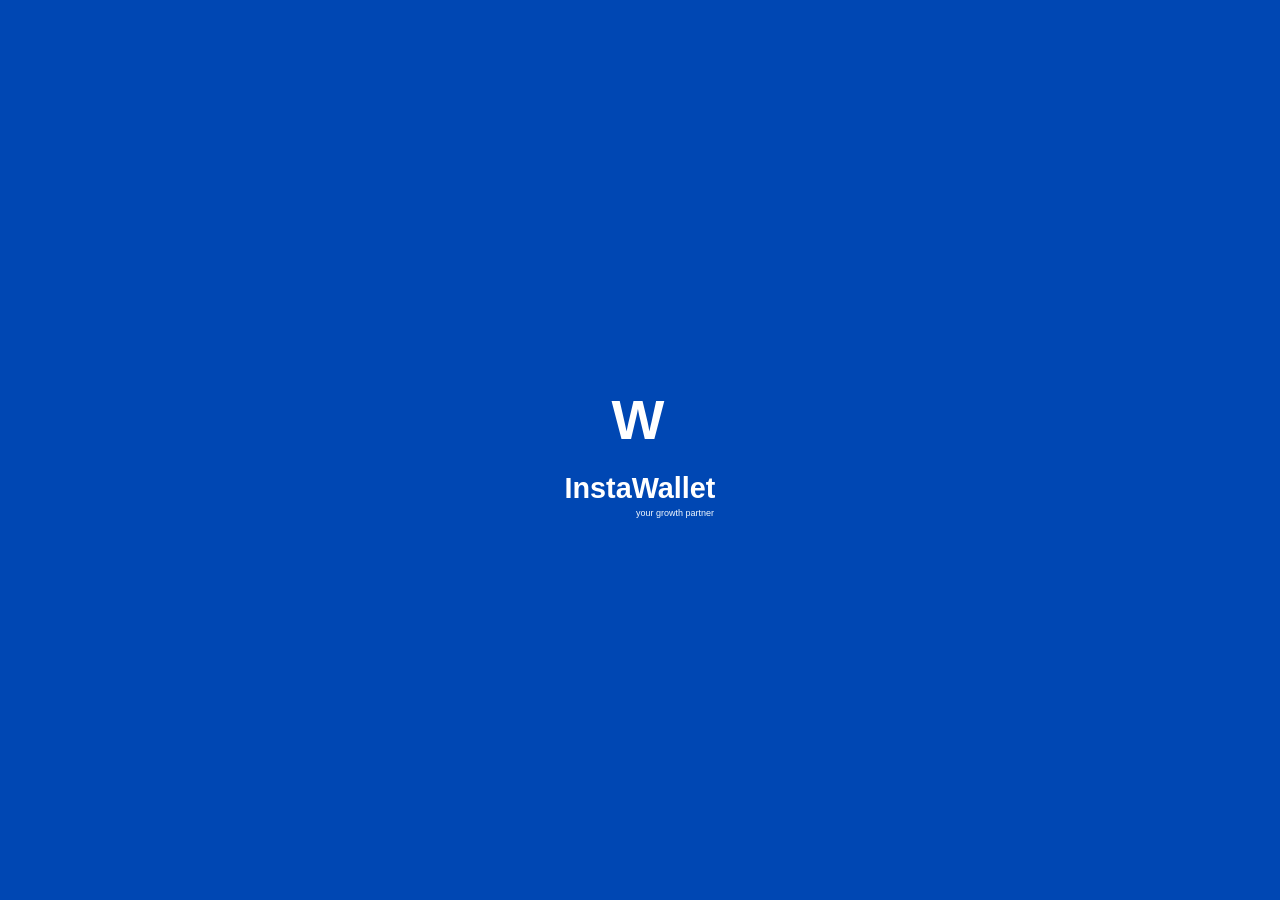
==== index.html @ 21dbc6fd "Add files via upload" ====
<!DOCTYPE html>
<html lang="en">
<head>
  <meta charset="UTF-8" />
  <meta name="viewport" content="width=device-width, initial-scale=1" />
  <title>InstaWallet</title>
  <style>
    
    body, html {
      margin: 0;
      padding: 0;
      height: 100%;
      background-color: #0047b3; 
      font-family: 'Arial', sans-serif;
      color: white;
      display: flex;
      justify-content: center;
      align-items: center;
      user-select: none;
    }

    

   
    .logo {
      font-weight: 900;
      font-size: 3.5rem;
      margin-bottom: 20px;
      letter-spacing: 0.25rem;
      user-select: none;
      align-items: center;
      
      display: flex;
      justify-content: center;
      align-items: center;

    }

   
    .title {
      font-weight: 700;
      font-size: 1.8rem;
      margin-bottom: 8px;
      user-select: none;
    }

   
    .tagline{
      color: aliceblue;
      text-decoration: wavy;
      text-align: center;
      font-size: xx-small;
      line-height: 0cqmax; 
      text-indent: 70px;
    }
   
    a.fullscreen-link {
      display: block;
      width: 100vw;
      height: 100vh;
      position: absolute;
      top: 0;
      left: 0;
      text-decoration: none;
    }
 </style>
</head>
<body>
  <div class="container" id="mainContainer" title="Click anywhere to login">
    <div class="logo">W</div>
    <div class="title">InstaWallet</div>
    <div class="tagline">your growth partner</div>
  </div>
  <a href="login.html" class="fullscreen-link" >
</a>
</script>
</body>
</html>
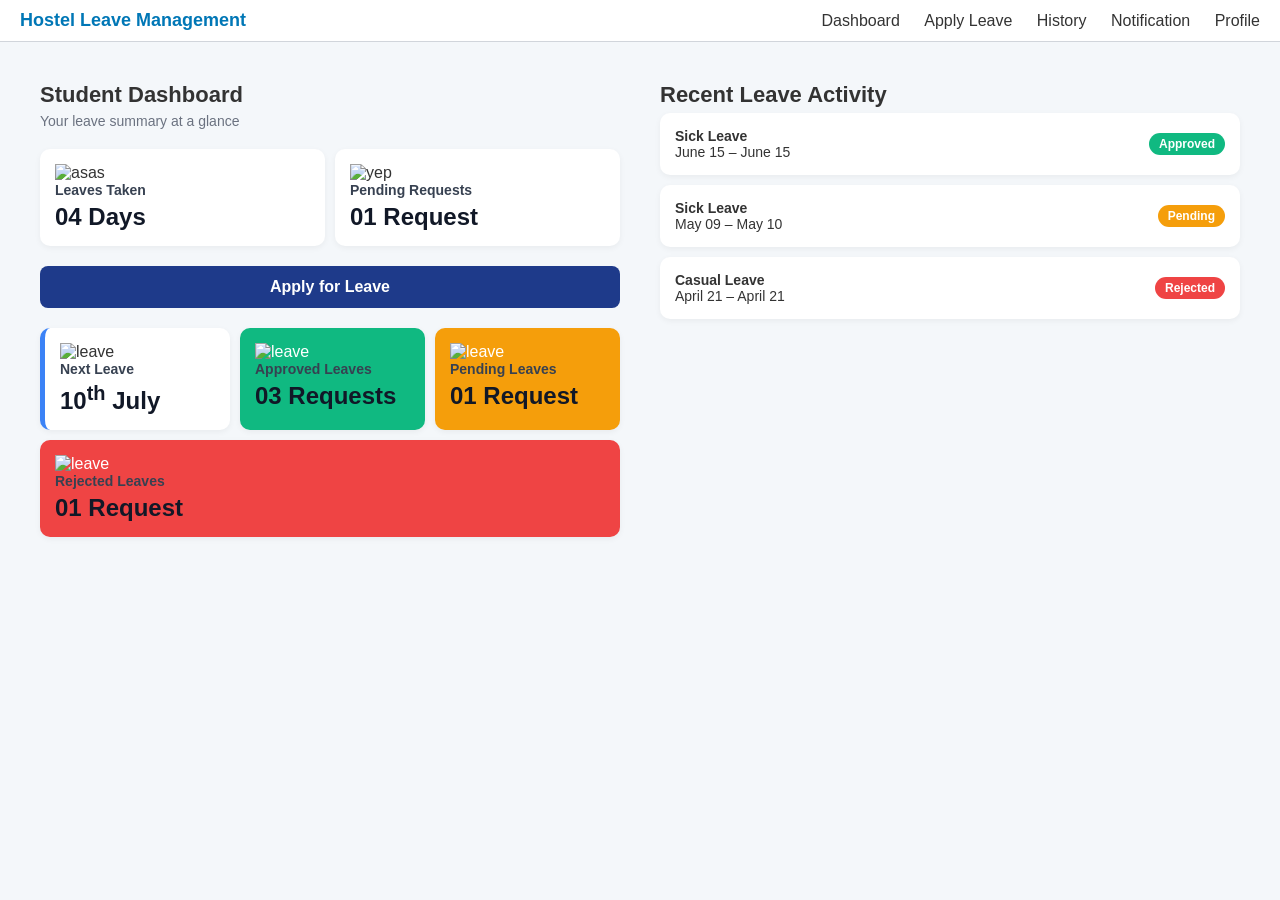
==== commit ab45c285: "Add files via upload" ====
--- a/index.html
+++ b/index.html
@@ -1,79 +1,94 @@
-
 <!DOCTYPE html>
 <html lang="en">
 <head>
-  <meta charset="UTF-8" />
-  <meta name="viewport" content="width=device-width, initial-scale=1" />
-  <title>InstaWallet</title>
-  <style>
-    
-    body, html {
-      margin: 0;
-      padding: 0;
-      height: 100%;
-      background-color: #0047b3; 
-      font-family: 'Arial', sans-serif;
-      color: white;
-      display: flex;
-      justify-content: center;
-      align-items: center;
-      user-select: none;
-    }
-
-    
-
-   
-    .logo {
-      font-weight: 900;
-      font-size: 3.5rem;
-      margin-bottom: 20px;
-      letter-spacing: 0.25rem;
-      user-select: none;
-      align-items: center;
-      
-      display: flex;
-      justify-content: center;
-      align-items: center;
-
-    }
-
-   
-    .title {
-      font-weight: 700;
-      font-size: 1.8rem;
-      margin-bottom: 8px;
-      user-select: none;
-    }
-
-   
-    .tagline{
-      color: aliceblue;
-      text-decoration: wavy;
-      text-align: center;
-      font-size: xx-small;
-      line-height: 0cqmax; 
-      text-indent: 70px;
-    }
-   
-    a.fullscreen-link {
-      display: block;
-      width: 100vw;
-      height: 100vh;
-      position: absolute;
-      top: 0;
-      left: 0;
-      text-decoration: none;
-    }
- </style>
+  <meta charset="UTF-8">
+  <meta name="viewport" content="width=device-width, initial-scale=1.0">
+  <title>Hostel Leave Management</title>
+  <link rel="stylesheet" href="style.css">
 </head>
 <body>
-  <div class="container" id="mainContainer" title="Click anywhere to login">
-    <div class="logo">W</div>
-    <div class="title">InstaWallet</div>
-    <div class="tagline">your growth partner</div>
+  <div class="navbar">
+    <div class="title">Hostel Leave Management</div>
+    <nav>
+      <a href="#">Dashboard</a>
+      <a href="#">Apply Leave</a>
+      <a href="#">History</a>
+      <a href="#">Notification</a>
+      <a href="#">Profile</a>
+    </nav>
   </div>
-  <a href="login.html" class="fullscreen-link" >
-</a>
-</script>
+
+  <div class="container">
+    <div class="left">
+      <div class="section-title">Student Dashboard</div>
+      <div class="subtitle">Your leave summary at a glance</div>
+
+      <div class="dashboard-cards">
+        <div class="card">
+          <img src="" alt="asas">
+          <h3>Leaves Taken</h3>
+          <p>04 Days</p>
+        </div>
+        <div class="card">
+          <img src="" alt="yep">
+          <h3>Pending Requests</h3>
+          <p>01 Request</p>
+        </div>
+      </div>
+
+      <a href="#" class="apply-btn">Apply for Leave</a>
+
+      <div class="quick-insights">
+        <div class="card">
+          <img src="" alt="leave">
+          <h3>Next Leave</h3>
+          <p>10<sup>th</sup> July</p>
+        </div>
+        <div class="card">
+           <img src="" alt="leave">
+          <h3>Approved Leaves</h3>
+          <p>03 Requests</p>
+        </div>
+        <div class="card">
+           <img src="" alt="leave">
+          <h3>Pending Leaves</h3>
+          <p>01 Request</p>
+        </div>
+        <div class="card">
+           <img src="" alt="leave">
+          <h3>Rejected Leaves</h3>
+          <p>01 Request</p>
+        </div>
+      </div>
+    </div>
+
+    <div class="right">
+      <div class="section-title">Recent Leave Activity</div>
+
+      <div class="activity-card">
+        <div class="activity-info">
+          <strong>Sick Leave</strong><br>
+          June 15 – June 15
+        </div>
+        <div class="badge approved">Approved</div>
+      </div>
+
+      <div class="activity-card">
+        <div class="activity-info">
+          <strong>Sick Leave</strong><br>
+          May 09 – May 10
+        </div>
+        <div class="badge pending">Pending</div>
+      </div>
+
+      <div class="activity-card">
+        <div class="activity-info">
+          <strong>Casual Leave</strong><br>
+          April 21 – April 21
+        </div>
+        <div class="badge rejected">Rejected</div>
+      </div>
+    </div>
+  </div>
 </body>
-</html>+</html>
--- a/style.css
+++ b/style.css
@@ -0,0 +1,141 @@
+ * {
+      margin: 0;
+      padding: 0;
+      box-sizing: border-box;
+      font-family: 'Inter', sans-serif;
+    }
+
+    body {
+      background: #f4f7fa;
+      color: #333;
+    }
+
+    .navbar {
+      background-color: #ffffff;
+      padding: 10px 20px;
+      display: flex;
+      justify-content: space-between;
+      align-items: center;
+      border-bottom: 1px solid #d1d5db;
+    }
+
+    .navbar .title {
+      font-weight: 700;
+      font-size: 18px;
+      color: #0077b6;
+    }
+
+    .navbar nav a {
+      margin-left: 20px;
+      text-decoration: none;
+      color: #333;
+      font-weight: 500;
+    }
+
+    .container {
+      display: flex;
+      flex-wrap: wrap;
+      padding: 20px;
+    }
+
+    .left, .right {
+      flex: 1;
+      min-width: 300px;
+      padding: 20px;
+    }
+
+    .section-title {
+      font-size: 22px;
+      font-weight: 700;
+      margin-bottom: 5px;
+    }
+
+    .subtitle {
+      font-size: 14px;
+      color: #6b7280;
+      margin-bottom: 20px;
+    }
+
+    .dashboard-cards, .quick-insights {
+      display: flex;
+      flex-wrap: wrap;
+      gap: 10px;
+      margin-bottom: 20px;
+    }
+
+    .card {
+      flex: 1;
+      min-width: 150px;
+      background: white;
+      padding: 15px;
+      border-radius: 10px;
+      box-shadow: 0 2px 6px rgba(0,0,0,0.05);
+    }
+
+    .card h3 {
+      font-size: 14px;
+      color: #374151;
+      margin-bottom: 5px;
+    }
+
+    .card p {
+      font-size: 24px;
+      font-weight: 600;
+      color: #111827;
+    }
+
+    .apply-btn {
+      display: block;
+      width: 100%;
+      background: #1e3a8a;
+      color: white;
+      padding: 12px;
+      text-align: center;
+      border-radius: 8px;
+      text-decoration: none;
+      font-weight: 600;
+      margin-bottom: 20px;
+    }
+
+    .activity-card {
+      background: white;
+      padding: 15px;
+      border-radius: 10px;
+      margin-bottom: 10px;
+      display: flex;
+      justify-content: space-between;
+      align-items: center;
+      box-shadow: 0 2px 6px rgba(0,0,0,0.05);
+    }
+
+    .activity-info {
+      font-size: 14px;
+    }
+
+    .badge {
+      padding: 4px 10px;
+      border-radius: 20px;
+      color: white;
+      font-size: 12px;
+      font-weight: 600;
+    }
+
+    .approved { background: #10b981; }
+    .pending { background: #f59e0b; }
+    .rejected { background: #ef4444; }
+
+    .quick-insights .card:nth-child(1) {
+      border-left: 5px solid #3b82f6;
+    }
+    .quick-insights .card:nth-child(2) {
+      background: #10b981;
+      color: white;
+    }
+    .quick-insights .card:nth-child(3) {
+      background: #f59e0b;
+      color: white;
+    }
+    .quick-insights .card:nth-child(4) {
+      background: #ef4444;
+      color: white;
+    }
